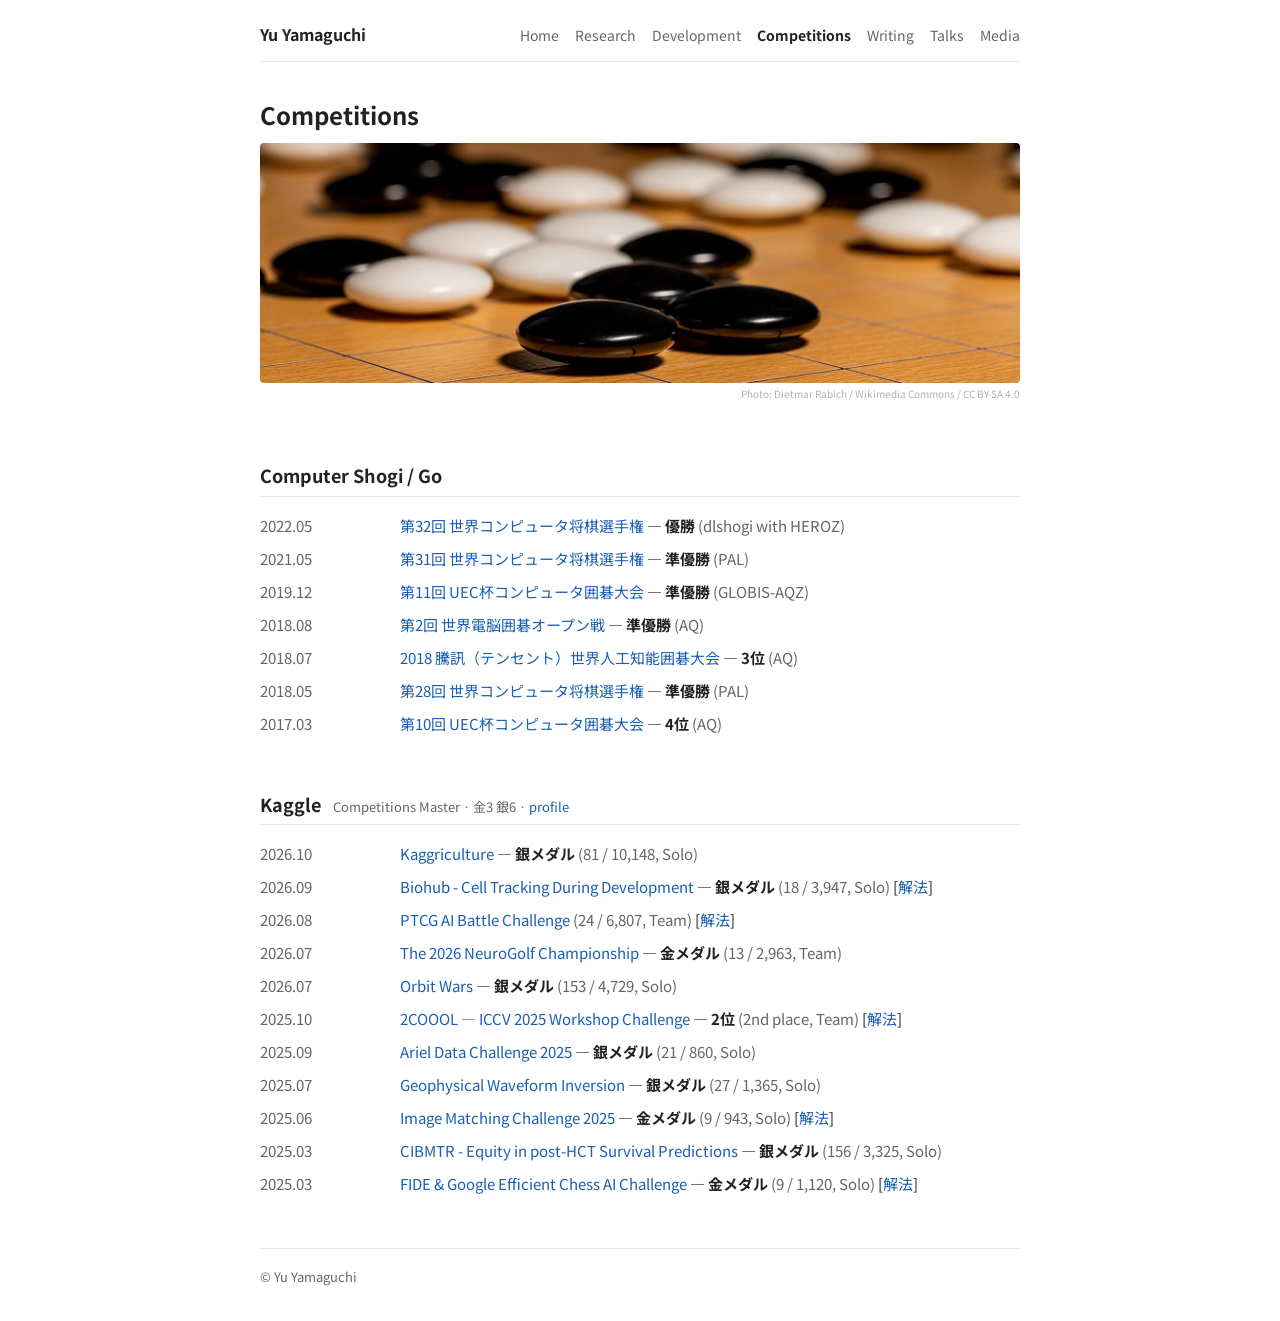
==== competitions.html @ 44cf6b3e "Update site from private source (ae4db9e)" ====
<!doctype html>
<html lang="ja">
<head>
  <meta charset="utf-8">
  <meta name="viewport" content="width=device-width, initial-scale=1">
  <title>Competitions | Yu Yamaguchi</title>
  <meta name="description" content="山口 祐（Yu Yamaguchi）の個人ページ。自動運転AI、基盤モデル、強化学習、ゲームAI。">
  <meta property="og:title" content="Competitions | Yu Yamaguchi">
  <meta property="og:image" content="assets/images/web/turing-official/turipo-cto-profile-stage.png">
  <meta name="twitter:card" content="summary">
  <link rel="preconnect" href="https://fonts.googleapis.com">
  <link rel="preconnect" href="https://fonts.gstatic.com" crossorigin>
  <link href="https://fonts.googleapis.com/css2?family=Noto+Sans+JP:wght@400;500;700&display=swap" rel="stylesheet">
  <link rel="stylesheet" href="assets/css/style.css?v=">
</head>
<body data-page="competitions.html">
  <div class="wrap">
    <header class="header" id="site-header"></header>
    <main>
      <h1 class="page-title">Competitions</h1>
      <figure class="page-photo"><img src="assets/images/site/competitions.jpg" alt="碁盤と碁石" style="object-position: center 60%"><figcaption class="credit">Photo: Dietmar Rabich / <a href="https://commons.wikimedia.org/wiki/File:Go_--_2021_--_6748.jpg">Wikimedia Commons</a> / <a href="https://creativecommons.org/licenses/by-sa/4.0/">CC BY-SA 4.0</a></figcaption></figure>

      <section>
        <h2>Computer Shogi / Go</h2>
        <ul class="list" id="shogigo-list"></ul>
      </section>

      <section>
        <h2>Kaggle <span class="h-note">Competitions Master · 金3 銀6 · <a href="https://www.kaggle.com/ymgpalaqs">profile</a></span></h2>
        <ul class="list" id="kaggle-list"></ul>
      </section>
    </main>
    <footer class="footer" id="site-footer"></footer>
  </div>
  <script src="assets/js/data.js?v="></script>
  <script src="assets/js/main.js?v="></script>
</body>
</html>
---- assets/css/style.css ----
:root {
  --text: #222;
  --sub: #666;
  --line: #e5e5e5;
  --link: #1a5fb4;
}

* { box-sizing: border-box; }
html { -webkit-text-size-adjust: 100%; }
body {
  margin: 0;
  background: #fff;
  color: var(--text);
  font-family: -apple-system, BlinkMacSystemFont, "Helvetica Neue", "Noto Sans JP", "Hiragino Sans", "Hiragino Kaku Gothic ProN", Meiryo, sans-serif;
  font-size: 15px;
  line-height: 1.8;
}
a { color: var(--link); text-decoration: none; }
a:hover { text-decoration: underline; }

.wrap { max-width: 800px; margin: 0 auto; padding: 0 20px; }

/* header */
.header {
  display: flex; flex-wrap: wrap; align-items: baseline; justify-content: space-between; gap: 4px 24px;
  padding: 20px 0 12px; border-bottom: 1px solid var(--line);
}
.site-name { color: var(--text); font-weight: 700; font-size: 16px; }
.site-name:hover { text-decoration: none; }
.nav { display: flex; flex-wrap: wrap; gap: 4px 16px; font-size: 14px; }
.nav a { color: var(--sub); }
.nav a:hover, .nav a.active { color: var(--text); }
.nav a.active { font-weight: 700; }

/* intro */
.intro { display: flex; gap: 28px; align-items: flex-start; padding: 36px 0 8px; }
.photo { width: 160px; height: 160px; object-fit: cover; border-radius: 4px; flex-shrink: 0; }
h1 { font-size: 24px; font-weight: 700; margin: 0; line-height: 1.4; }
h1 span { font-size: 16px; font-weight: 400; color: var(--sub); margin-left: 8px; }
.affil { margin: 2px 0 12px; color: var(--sub); }
.intro p { margin: 0 0 10px; }
.profile-links { display: flex; flex-wrap: wrap; gap: 6px 18px; margin-top: 14px; }
.profile-links a { display: inline-flex; align-items: center; gap: 6px; color: var(--text); white-space: nowrap; }
.profile-links a:hover { color: var(--link); text-decoration: none; }
.profile-links svg { flex-shrink: 0; }

.page-title { font-size: 24px; margin: 36px 0 4px; }

/* sections */
section { padding-top: 12px; }
h2 {
  font-size: 18px; font-weight: 700; margin: 36px 0 12px; padding-bottom: 4px;
  border-bottom: 1px solid var(--line);
}
h3 { font-size: 15px; font-weight: 700; margin: 24px 0 8px; }
.h-note { font-weight: 400; color: var(--sub); font-size: 13px; margin-left: 8px; }
.note { color: var(--sub); margin: 0 0 8px; }

/* lists: date | content */
.list { list-style: none; margin: 0; padding: 0; }
.list li { display: grid; grid-template-columns: 124px 1fr; gap: 16px; padding: 3px 0; }
.list .date { color: var(--sub); font-variant-numeric: tabular-nums; white-space: nowrap; }
.list .sub { color: var(--sub); }
.list .tag { color: var(--sub); font-size: 13px; }
.list--plain li { display: block; padding: 6px 0; }
.list--plain .desc { color: var(--sub); }
.list--research li { padding: 8px 0; }
.list--repos li { display: block; padding: 6px 0; }
.repo-name { display: inline-flex; align-items: center; gap: 6px; font-weight: 600; font-family: ui-monospace, SFMono-Regular, Menlo, monospace; font-size: 14px; }
.r-title { font-weight: 500; }
.r-desc { font-size: 14px; margin-top: 2px; }
.lead { margin: 0 0 8px; font-size: 16px; }
.bullets { margin: 0; padding-left: 1.3em; }
.bullets li { padding: 3px 0; }
.small { font-size: 13px; }
.topic + .topic { margin-top: 16px; }
.topic h3 { margin: 20px 0 4px; }
.topic p { margin: 0 0 8px; }
.topic b { font-weight: 700; }
.list--pubs li { display: block; padding: 6px 0; }
.list--pubs .title { font-weight: 500; }
.list--pubs .authors { color: var(--sub); font-size: 14px; }
.list--pubs .venue { font-style: italic; }

.footer { margin: 48px 0 0; padding: 16px 0 32px; border-top: 1px solid var(--line); color: var(--sub); font-size: 13px; }

@media (max-width: 600px) {
  body { font-size: 14px; }
  .intro { flex-direction: column; gap: 16px; padding-top: 24px; }
  .photo { width: 120px; height: 120px; }
  .list li { grid-template-columns: 1fr; gap: 0; padding: 6px 0; }
}

.page-photo { margin: 12px 0 8px; }
.page-photo img { display: block; width: 100%; height: 240px; object-fit: cover; border-radius: 4px; }
@media (max-width: 600px) { .page-photo img { height: 170px; } }
.page-photo figcaption { margin-top: 4px; font-size: 12px; color: var(--sub); }
.page-photo--figure img { height: auto; object-fit: contain; border: 1px solid var(--line); background: #fff; }
.page-photo--natural img { width: auto; max-width: 100%; height: 300px; }
.page-photo .credit { margin-top: 2px; font-size: 10px; color: #b0b0b0; text-align: right; }
.page-photo .credit a { color: inherit; }
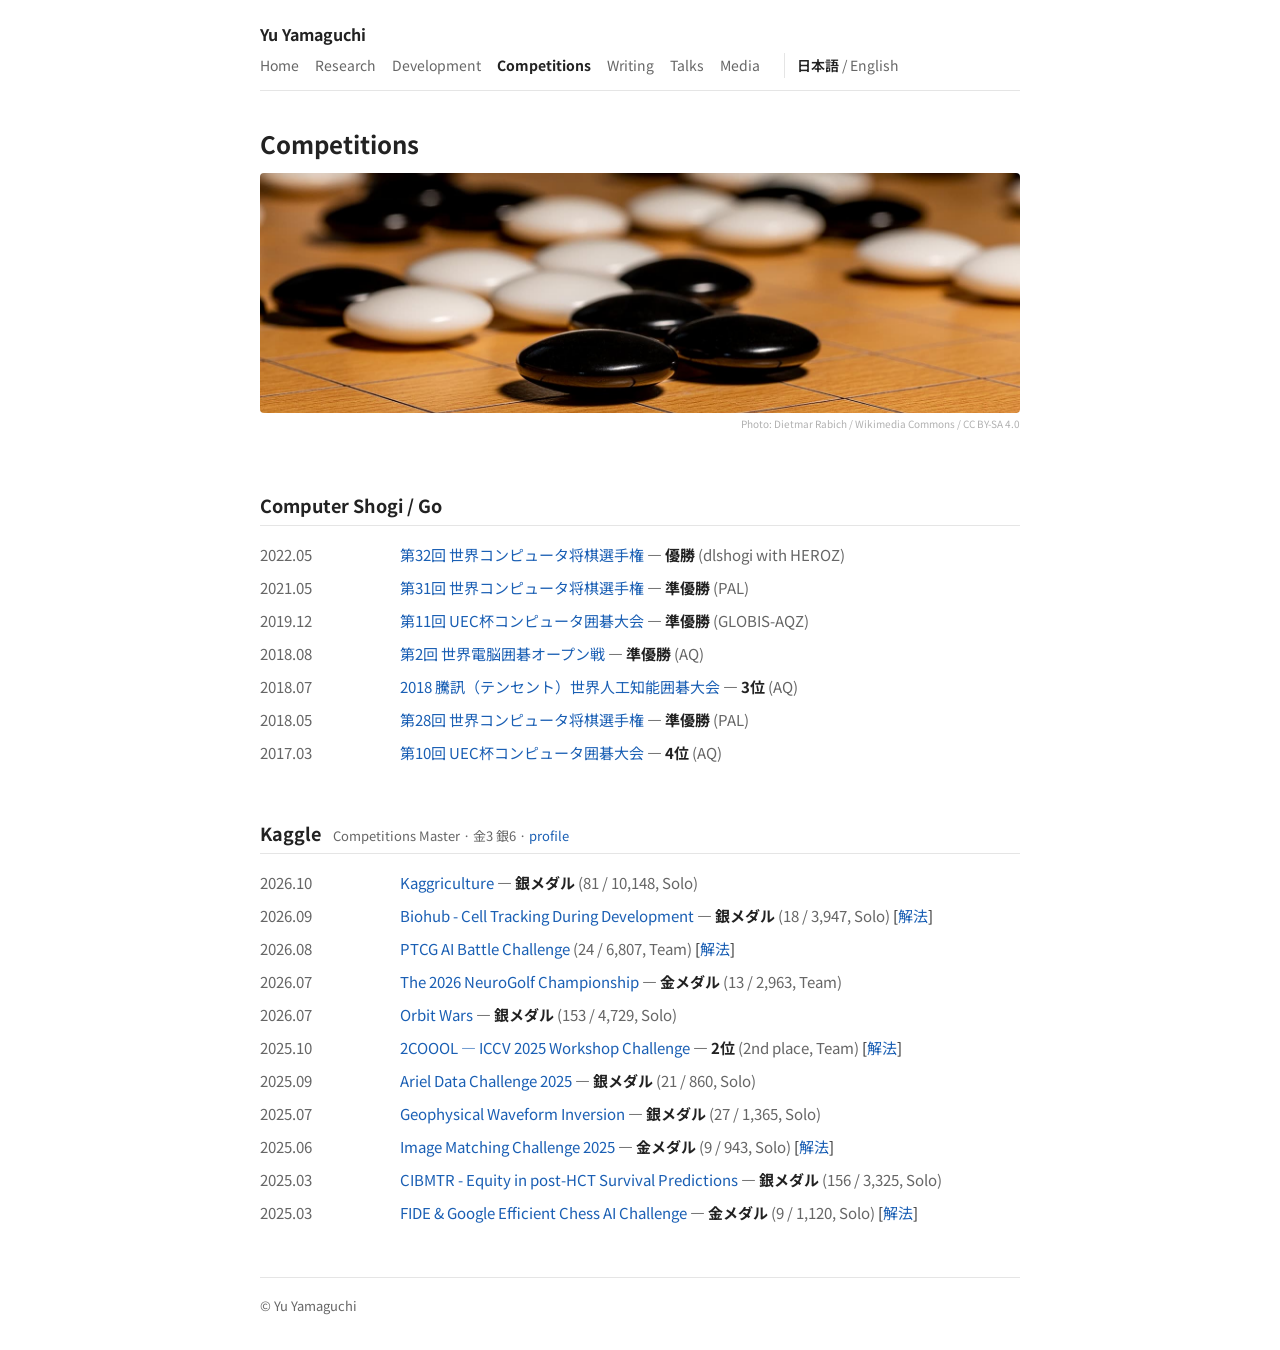
==== commit 01483ce3: "Update site from private source (07f1e8b)" ====
--- a/competitions.html
+++ b/competitions.html
@@ -26,12 +26,13 @@
       </section>
 
       <section>
-        <h2>Kaggle <span class="h-note">Competitions Master · 金3 銀6 · <a href="https://www.kaggle.com/ymgpalaqs">profile</a></span></h2>
+        <h2 data-en="Kaggle &lt;span class=&quot;h-note&quot;&gt;Competitions Master · 3 Gold, 6 Silver · &lt;a href=&quot;https://www.kaggle.com/ymgpalaqs&quot;&gt;profile&lt;/a&gt;&lt;/span&gt;">Kaggle <span class="h-note">Competitions Master · 金3 銀6 · <a href="https://www.kaggle.com/ymgpalaqs">profile</a></span></h2>
         <ul class="list" id="kaggle-list"></ul>
       </section>
     </main>
     <footer class="footer" id="site-footer"></footer>
   </div>
+  <script src="assets/js/i18n.js?v=202610151909"></script>
   <script src="assets/js/data.js?v="></script>
   <script src="assets/js/main.js?v="></script>
 </body>
--- a/assets/css/style.css
+++ b/assets/css/style.css
@@ -99,3 +99,5 @@
 .page-photo--natural img { width: auto; max-width: 100%; height: 300px; }
 .page-photo .credit { margin-top: 2px; font-size: 10px; color: #b0b0b0; text-align: right; }
 .page-photo .credit a { color: inherit; }
+.nav .lang { margin-left: 8px; padding-left: 12px; border-left: 1px solid var(--line); color: var(--sub); white-space: nowrap; }
+.nav .lang b { color: var(--text); font-weight: 600; }
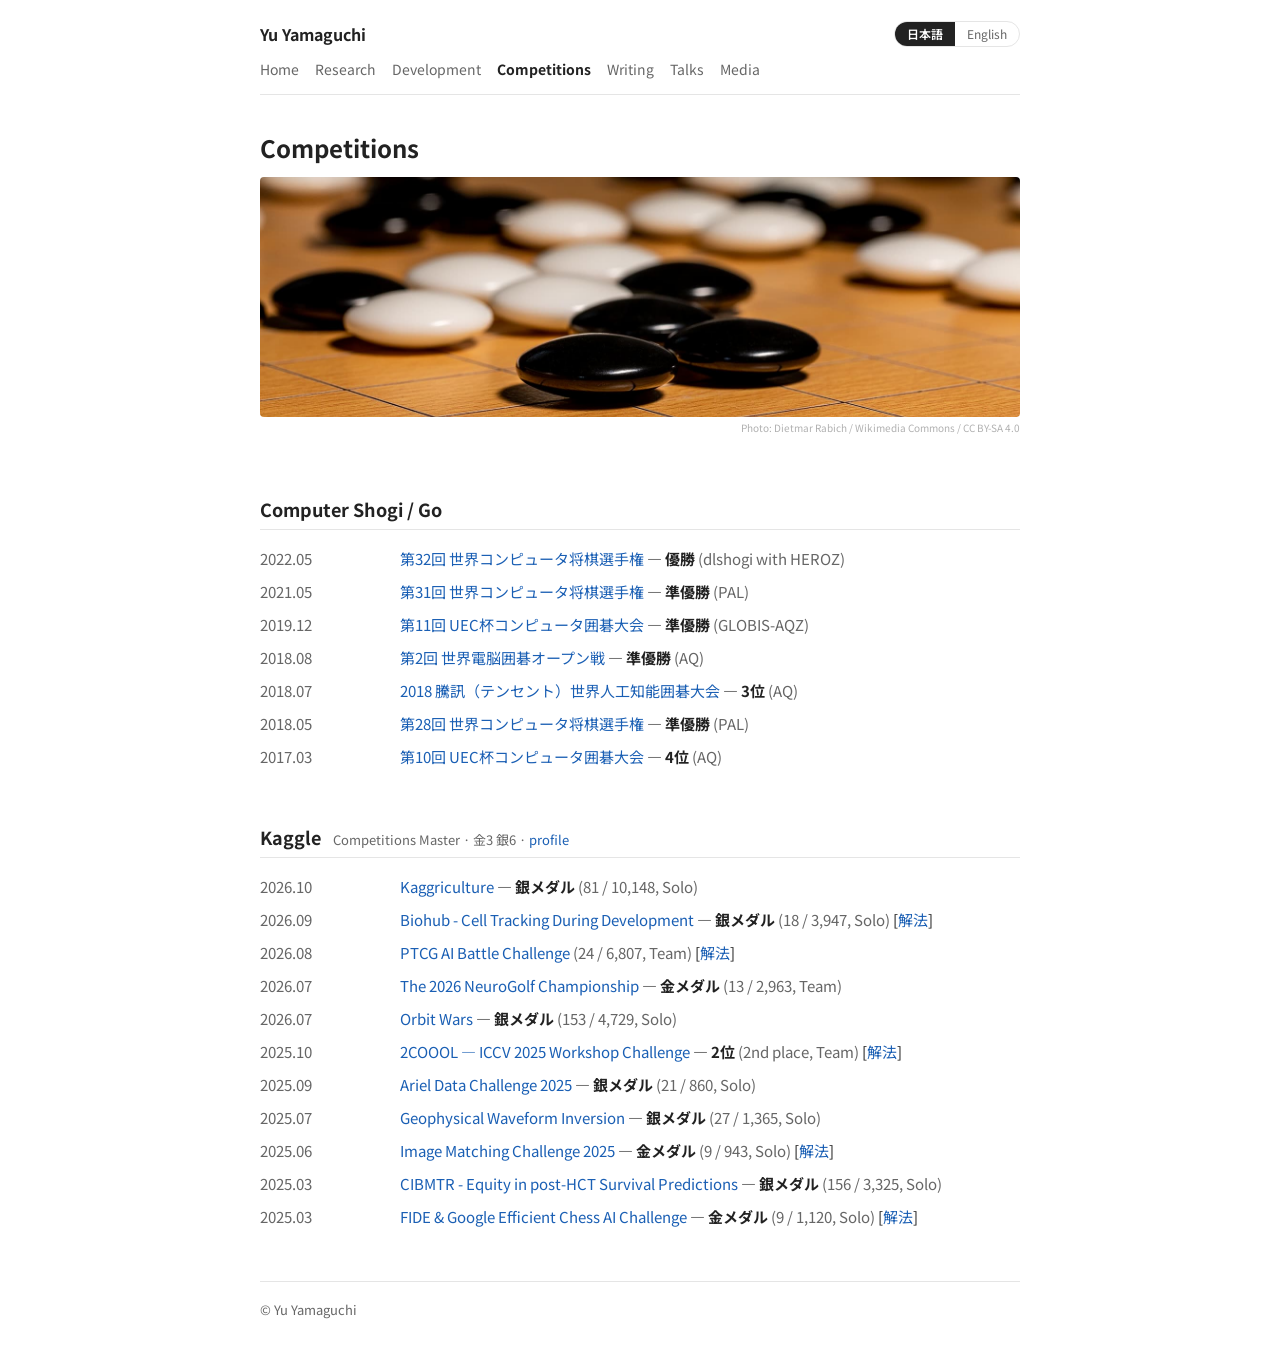
==== commit 2eaa8317: "Update site from private source (0cb3aa6)" ====
--- a/competitions.html
+++ b/competitions.html
@@ -32,7 +32,7 @@
     </main>
     <footer class="footer" id="site-footer"></footer>
   </div>
-  <script src="assets/js/i18n.js?v=202610151909"></script>
+  <script src="assets/js/i18n.js?v=202610151911"></script>
   <script src="assets/js/data.js?v="></script>
   <script src="assets/js/main.js?v="></script>
 </body>
--- a/assets/css/style.css
+++ b/assets/css/style.css
@@ -99,5 +99,11 @@
 .page-photo--natural img { width: auto; max-width: 100%; height: 300px; }
 .page-photo .credit { margin-top: 2px; font-size: 10px; color: #b0b0b0; text-align: right; }
 .page-photo .credit a { color: inherit; }
-.nav .lang { margin-left: 8px; padding-left: 12px; border-left: 1px solid var(--line); color: var(--sub); white-space: nowrap; }
-.nav .lang b { color: var(--text); font-weight: 600; }
+
+/* header: 1行目に名前と言語切り替え、2行目にタブ */
+.header { display: block; }
+.header-top { display: flex; align-items: center; justify-content: space-between; gap: 12px; margin-bottom: 8px; }
+.lang-switch { display: inline-flex; border: 1px solid var(--line); border-radius: 999px; overflow: hidden; font-size: 12px; line-height: 1; }
+.lang-btn { padding: 6px 12px; color: var(--sub); }
+.lang-btn:hover { color: var(--text); background: #f5f5f5; text-decoration: none; }
+.lang-btn.is-active { background: var(--text); color: #fff; font-weight: 600; }
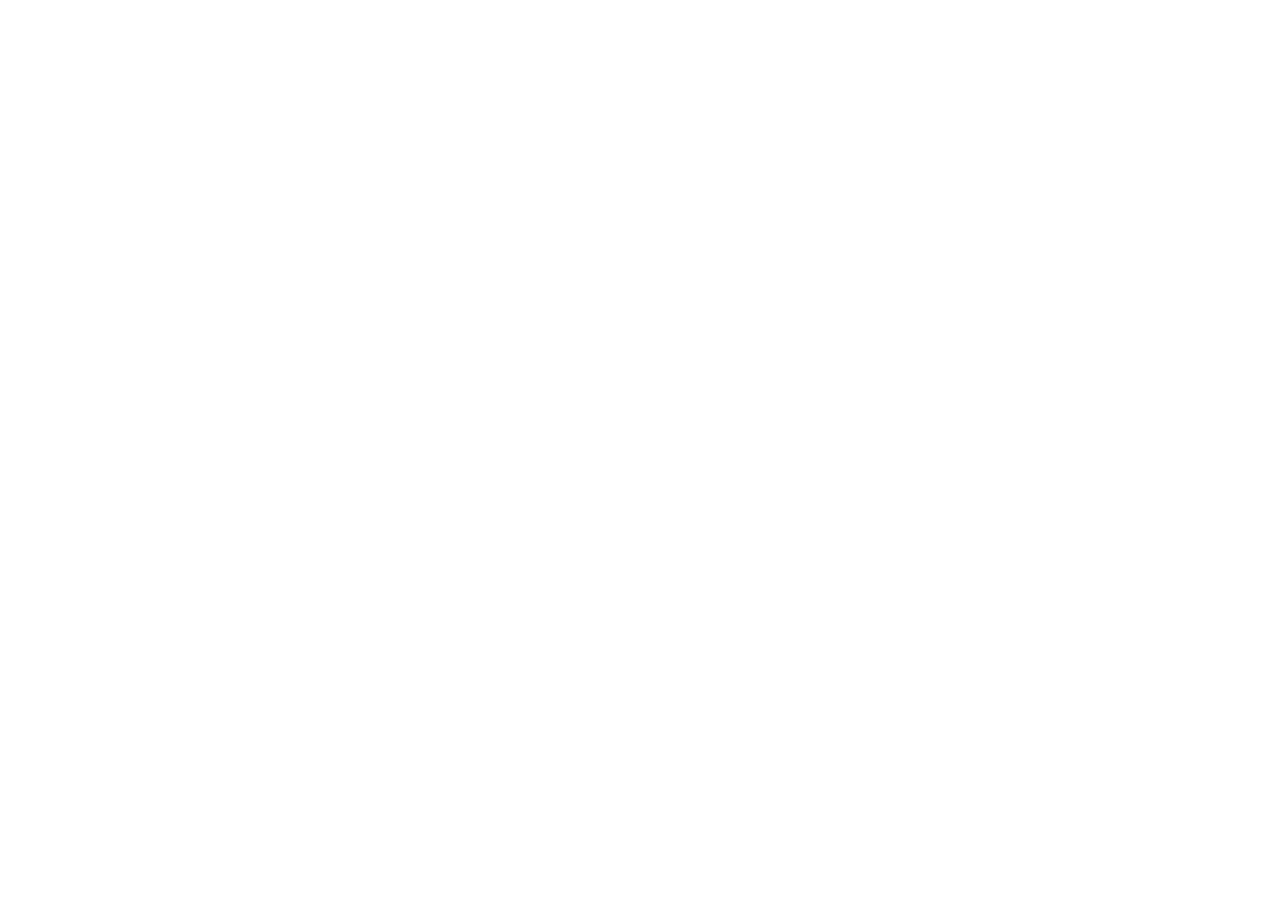
==== commit 17a9cbd0: "Update site from private source (db9b403)" ====
--- a/competitions.html
+++ b/competitions.html
@@ -2,38 +2,11 @@
 <html lang="ja">
 <head>
   <meta charset="utf-8">
-  <meta name="viewport" content="width=device-width, initial-scale=1">
-  <title>Competitions | Yu Yamaguchi</title>
-  <meta name="description" content="山口 祐（Yu Yamaguchi）の個人ページ。自動運転AI、基盤モデル、強化学習、ゲームAI。">
-  <meta property="og:title" content="Competitions | Yu Yamaguchi">
-  <meta property="og:image" content="assets/images/web/turing-official/turipo-cto-profile-stage.png">
-  <meta name="twitter:card" content="summary">
-  <link rel="preconnect" href="https://fonts.googleapis.com">
-  <link rel="preconnect" href="https://fonts.gstatic.com" crossorigin>
-  <link href="https://fonts.googleapis.com/css2?family=Noto+Sans+JP:wght@400;500;700&display=swap" rel="stylesheet">
-  <link rel="stylesheet" href="assets/css/style.css?v=">
+  <meta http-equiv="refresh" content="0; url=development.html#shogi-go">
+  <link rel="canonical" href="development.html#shogi-go">
+  <title>Development | Yu Yamaguchi</title>
 </head>
-<body data-page="competitions.html">
-  <div class="wrap">
-    <header class="header" id="site-header"></header>
-    <main>
-      <h1 class="page-title">Competitions</h1>
-      <figure class="page-photo"><img src="assets/images/site/competitions.jpg" alt="碁盤と碁石" style="object-position: center 60%"><figcaption class="credit">Photo: Dietmar Rabich / <a href="https://commons.wikimedia.org/wiki/File:Go_--_2021_--_6748.jpg">Wikimedia Commons</a> / <a href="https://creativecommons.org/licenses/by-sa/4.0/">CC BY-SA 4.0</a></figcaption></figure>
-
-      <section>
-        <h2>Computer Shogi / Go</h2>
-        <ul class="list" id="shogigo-list"></ul>
-      </section>
-
-      <section>
-        <h2 data-en="Kaggle &lt;span class=&quot;h-note&quot;&gt;Competitions Master · 3 Gold, 6 Silver · &lt;a href=&quot;https://www.kaggle.com/ymgpalaqs&quot;&gt;profile&lt;/a&gt;&lt;/span&gt;">Kaggle <span class="h-note">Competitions Master · 金3 銀6 · <a href="https://www.kaggle.com/ymgpalaqs">profile</a></span></h2>
-        <ul class="list" id="kaggle-list"></ul>
-      </section>
-    </main>
-    <footer class="footer" id="site-footer"></footer>
-  </div>
-  <script src="assets/js/i18n.js?v=202610151911"></script>
-  <script src="assets/js/data.js?v="></script>
-  <script src="assets/js/main.js?v="></script>
+<body>
+  <p><a href="development.html#shogi-go">Development</a> へ移動しました。</p>
 </body>
 </html>
